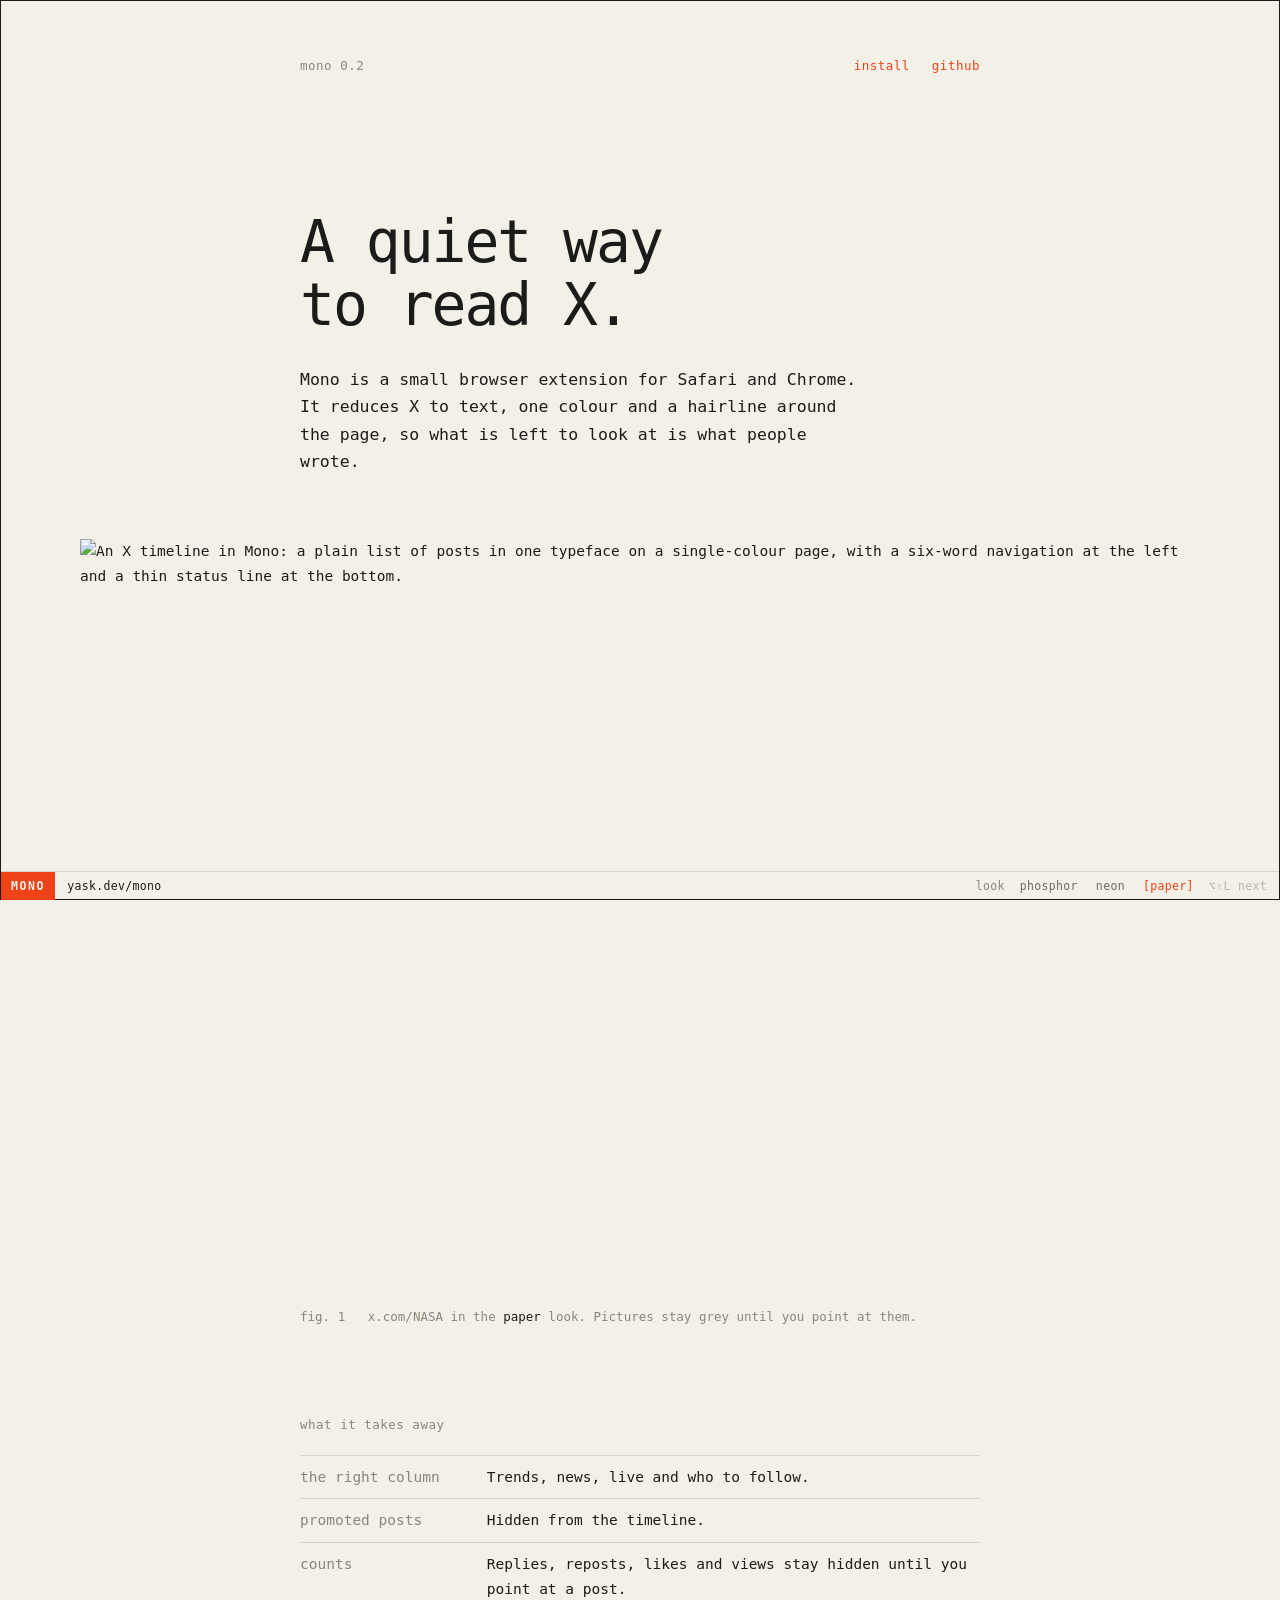
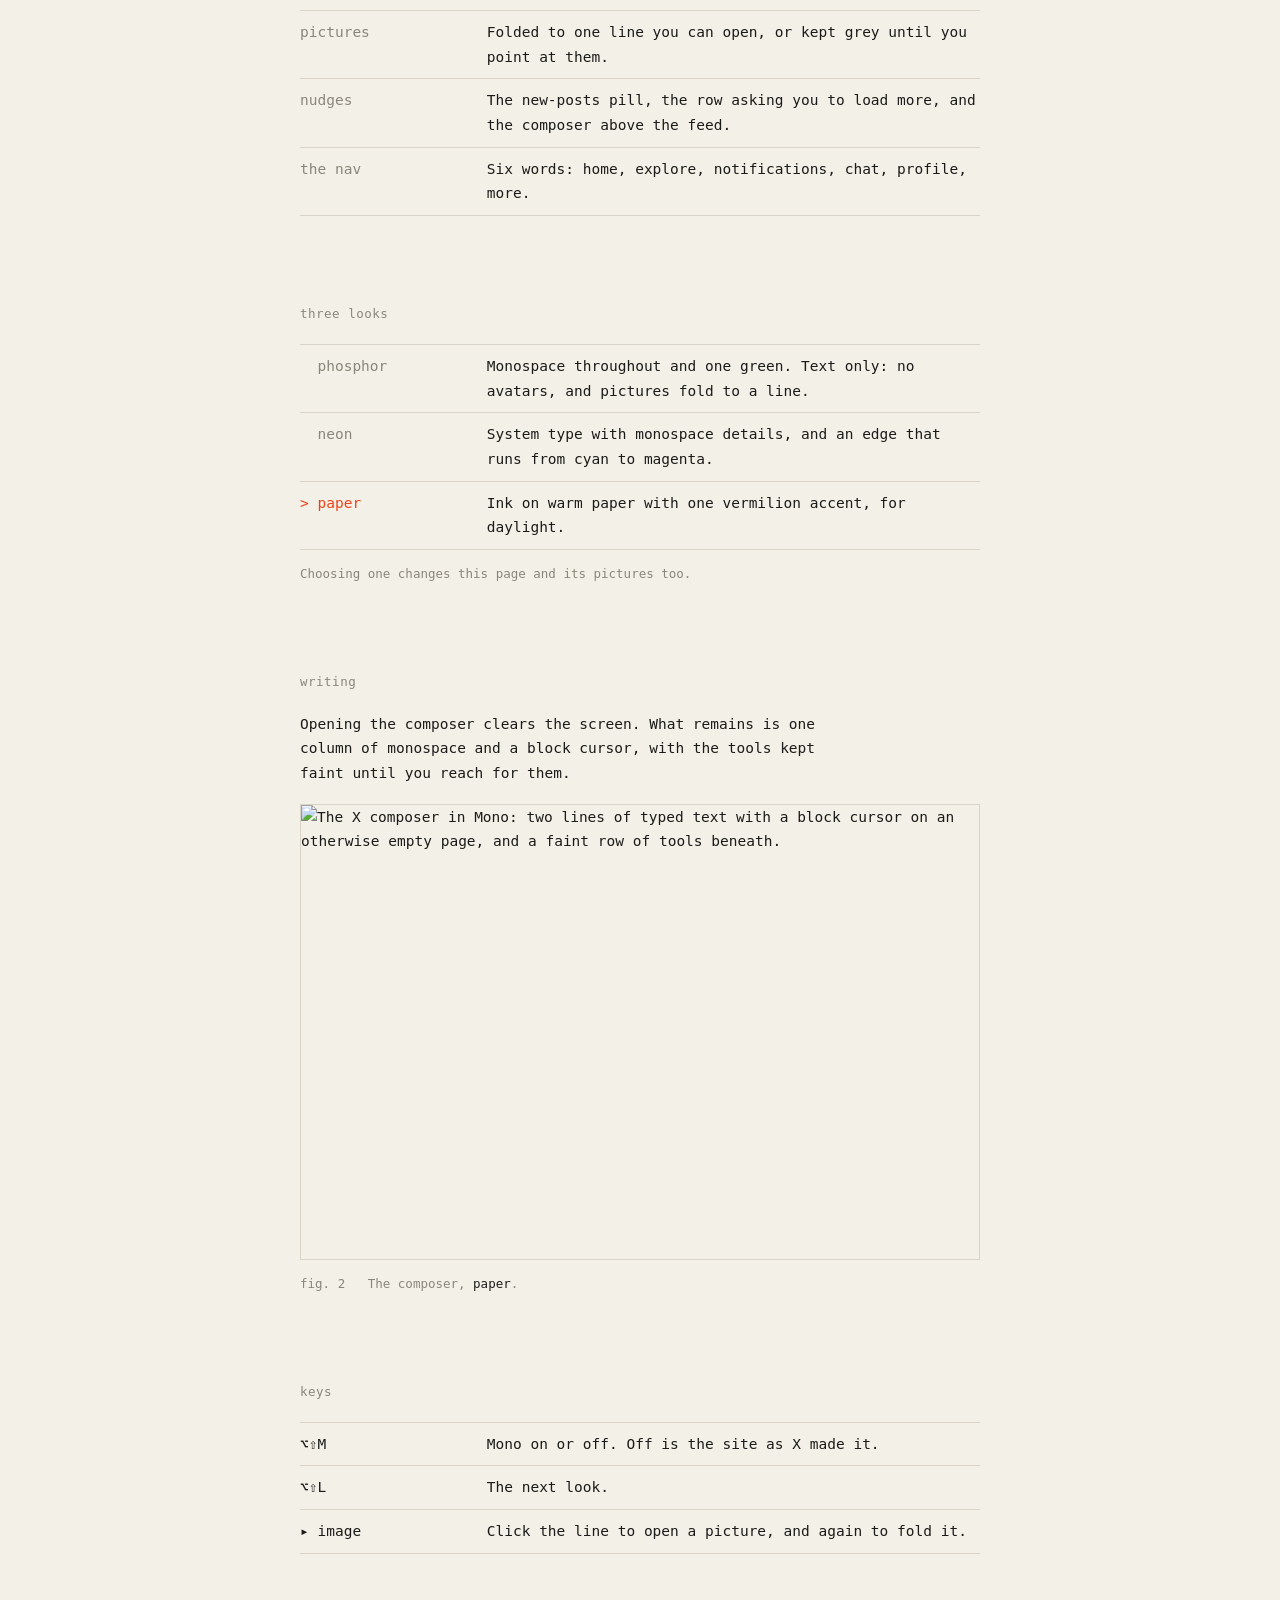
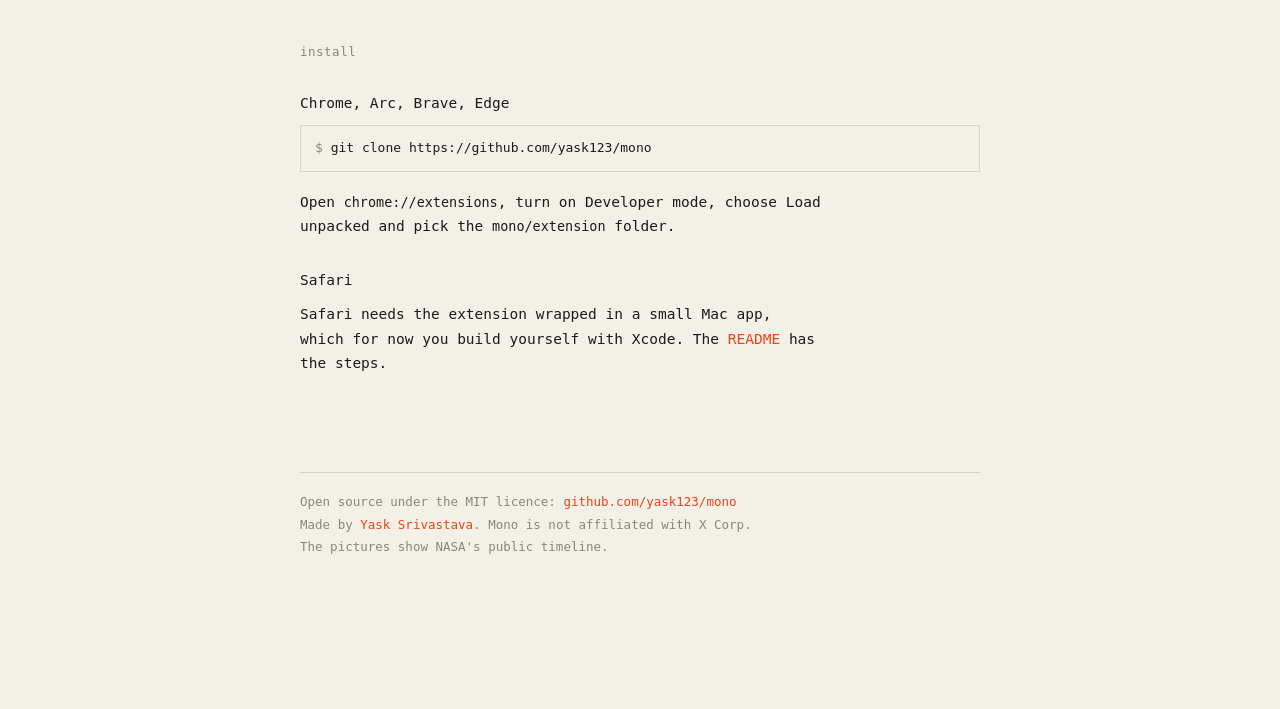
==== site/mono/index.html @ c3ec5244 "Mono: a quiet reading view for X A browser extension for Safari and Chrome that reduces x.com to tex" ====
<!doctype html>
<html lang="en" data-mono="phosphor">
<head>
<meta charset="utf-8">
<meta name="viewport" content="width=device-width, initial-scale=1">
<title>Mono: a quiet way to read X</title>
<meta name="description" content="Mono is a small open-source browser extension for Safari and Chrome. It reduces X to text, one colour and a hairline around the page.">
<meta name="theme-color" content="#050706">
<link rel="canonical" href="https://yask.dev/mono">
<link rel="icon" type="image/png" href="/mono/assets/icon-128.png">
<meta property="og:type" content="website">
<meta property="og:url" content="https://yask.dev/mono">
<meta property="og:title" content="Mono: a quiet way to read X">
<meta property="og:description" content="A small open-source browser extension. X as text, one colour and a hairline around the page.">
<meta property="og:image" content="https://yask.dev/mono/assets/og.jpg">
<meta property="og:image:width" content="1200">
<meta property="og:image:height" content="630">
<meta name="twitter:card" content="summary_large_image">
<script>
  // Pick the look before first paint: the visitor's last choice, else paper for light mode.
  (function () {
    var look = null;
    try { look = localStorage.getItem('mono-site-look'); } catch (e) {}
    if (['phosphor', 'neon', 'paper'].indexOf(look) < 0) {
      look = window.matchMedia && matchMedia('(prefers-color-scheme: light)').matches ? 'paper' : 'phosphor';
    }
    document.documentElement.setAttribute('data-mono', look);
  })();
</script>
<style>
  /* The three looks, as in the extension's looks.css. The page wears whichever one is chosen. */
  html[data-mono="phosphor"] {
    --m-bg: #050706; --m-fg: #c4d2c8; --m-dim: #5a7062; --m-line: #142019;
    --m-accent: #56ff9f; --m-glow: rgba(86, 255, 159, 0.30);
    --m-font: ui-monospace, "SF Mono", SFMono-Regular, Menlo, Consolas, "DejaVu Sans Mono", monospace;
    --m-font-meta: var(--m-font);
    --m-size: 14.5px; --m-radius: 0px;
    color-scheme: dark;
  }
  html[data-mono="neon"] {
    --m-bg: #06060a; --m-fg: #e6e6f0; --m-dim: #6d6d88; --m-line: #1a1a29;
    --m-accent: #ff5ad6; --m-accent-2: #46e8ff; --m-glow: rgba(255, 90, 214, 0.26);
    --m-font: ui-sans-serif, -apple-system, system-ui, "Helvetica Neue", "Segoe UI", sans-serif;
    --m-font-meta: ui-monospace, "SF Mono", SFMono-Regular, Menlo, Consolas, "DejaVu Sans Mono", monospace;
    --m-size: 16px; --m-radius: 6px;
    color-scheme: dark;
  }
  html[data-mono="paper"] {
    --m-bg: #f3f0e7; --m-fg: #1b1b19; --m-dim: #8a867b; --m-line: #d9d4c6;
    --m-accent: #ee4219; --m-glow: rgba(238, 66, 25, 0);
    --m-font: ui-monospace, "SF Mono", SFMono-Regular, Menlo, Consolas, "DejaVu Sans Mono", monospace;
    --m-font-meta: var(--m-font);
    --m-size: 14.5px; --m-radius: 0px;
    color-scheme: light;
  }

  * { box-sizing: border-box; }

  html {
    background: var(--m-bg);
    scrollbar-color: var(--m-line) var(--m-bg);
    -webkit-text-size-adjust: 100%;
  }

  body {
    margin: 0;
    background: var(--m-bg);
    color: var(--m-fg);
    font: var(--m-size)/1.7 var(--m-font);
    font-variant-ligatures: none;
    -webkit-font-smoothing: antialiased;
  }

  ::selection { background: var(--m-accent); color: var(--m-bg); }

  a { color: var(--m-accent); text-decoration: none; }
  a:hover { text-decoration: underline; text-underline-offset: 3px; }

  :focus-visible { outline: 1px solid var(--m-accent); outline-offset: 3px; }

  /* The frame: one hairline around the page. */
  .frame {
    position: fixed; inset: 0; z-index: 20; pointer-events: none;
    border: 1px solid var(--m-accent);
    box-shadow: inset 0 0 26px -8px var(--m-glow);
  }
  html[data-mono="neon"] .frame {
    border-image: linear-gradient(135deg, var(--m-accent-2), #8a6bff 50%, var(--m-accent)) 1;
    box-shadow: inset 16px 16px 34px -22px rgba(70, 232, 255, 0.55), inset -16px -16px 34px -22px rgba(255, 90, 214, 0.55);
  }
  html[data-mono="paper"] .frame { border-color: var(--m-fg); box-shadow: none; }

  /* The status line. */
  .bar {
    position: fixed; left: 1px; right: 1px; bottom: 1px; z-index: 21;
    display: flex; align-items: center; gap: 12px;
    height: 28px; padding-right: 12px;
    font: 500 11.5px/28px var(--m-font-meta); letter-spacing: 0.03em;
    background: var(--m-bg); color: var(--m-dim);
    border-top: 1px solid var(--m-line);
    -webkit-user-select: none; user-select: none;
  }
  .bar .tag {
    padding: 0 10px; font-weight: 700; letter-spacing: 0.14em;
    background: var(--m-accent); color: var(--m-bg);
  }
  .bar .tag:hover { text-decoration: none; }
  .bar .path { color: var(--m-fg); white-space: nowrap; }
  .bar .space { flex: 1; }
  .bar button, .looks button {
    all: unset; cursor: pointer;
  }
  .bar button { padding: 0 3px; color: var(--m-fg); opacity: 0.62; }
  .bar button:hover { opacity: 1; text-decoration: underline; text-underline-offset: 3px; }
  .bar button[aria-pressed="true"] { color: var(--m-accent); opacity: 1; }
  .bar button[aria-pressed="true"]::before { content: "["; }
  .bar button[aria-pressed="true"]::after { content: "]"; }
  .bar button:focus-visible, .looks button:focus-visible { outline: 1px solid var(--m-accent); outline-offset: 2px; }
  .bar .key { opacity: 0.55; white-space: nowrap; }

  /* The page. */
  main {
    max-width: 728px;
    margin: 0 auto;
    padding: 56px 24px 150px;
  }

  .top {
    display: flex; justify-content: space-between; align-items: baseline;
    font: 500 12.5px/1.6 var(--m-font-meta); letter-spacing: 0.04em;
    color: var(--m-dim);
    margin-bottom: 15vh;
  }
  .top nav { display: flex; gap: 22px; }

  h1 {
    margin: 0 0 30px;
    font: 500 clamp(34px, 6.2vw, 58px)/1.08 var(--m-font);
    letter-spacing: -0.035em;
  }

  .lede {
    max-width: 34em;
    margin: 0 0 64px;
    font-size: calc(var(--m-size) + 2px);
    line-height: 1.65;
  }

  figure { margin: 0; }
  figure img {
    display: block; width: 100%; height: auto;
    border-radius: var(--m-radius);
    background: var(--m-bg);
  }
  /* The first picture is a whole window, so it gets more room than the text. */
  figure.wide {
    width: min(1120px, calc(100vw - 48px));
    margin-left: 50%;
    transform: translateX(-50%);
  }
  figure.sheet img { border: 1px solid var(--m-line); }
  figcaption {
    margin-top: 14px;
    font: 12.5px/1.6 var(--m-font-meta);
    color: var(--m-dim);
  }
  figure.wide figcaption { max-width: 680px; margin-left: auto; margin-right: auto; }
  figcaption b { font-weight: 500; color: var(--m-fg); }

  h2 {
    margin: 88px 0 20px;
    font: 500 12.5px/1.6 var(--m-font-meta);
    letter-spacing: 0.04em;
    color: var(--m-dim);
  }

  p { margin: 0 0 18px; max-width: 36em; }

  dl { margin: 0; }
  dl > div {
    display: grid; grid-template-columns: 11.5em 1fr; gap: 0 20px;
    padding: 9px 0;
    border-top: 1px solid var(--m-line);
  }
  dl > div:last-child { border-bottom: 1px solid var(--m-line); }
  dt { font-family: var(--m-font-meta); color: var(--m-dim); }
  dd { margin: 0; }

  /* Three looks: each row switches the page. */
  .looks { display: grid; }
  .looks button {
    display: grid; grid-template-columns: 11.5em 1fr; gap: 0 20px;
    padding: 9px 0;
    border-top: 1px solid var(--m-line);
  }
  .looks button:last-child { border-bottom: 1px solid var(--m-line); }
  .looks .name { font-family: var(--m-font-meta); color: var(--m-dim); }
  .looks .name::before { content: "  "; white-space: pre; }
  .looks button[aria-pressed="true"] .name { color: var(--m-accent); }
  .looks button[aria-pressed="true"] .name::before { content: "> "; }
  .looks button:hover .name { color: var(--m-accent); }
  .note { margin-top: 14px; font: 12.5px/1.6 var(--m-font-meta); color: var(--m-dim); }

  kbd {
    font: inherit; font-family: var(--m-font-meta);
    color: var(--m-fg);
  }

  pre {
    margin: 0 0 18px;
    padding: 12px 14px;
    border: 1px solid var(--m-line);
    border-radius: var(--m-radius);
    font: 13px/1.6 var(--m-font-meta);
    overflow-x: auto;
  }
  pre::before { content: "$ "; color: var(--m-dim); }
  code { font-family: var(--m-font-meta); font-size: 0.93em; }

  h3 {
    margin: 30px 0 10px;
    font: 500 var(--m-size)/1.6 var(--m-font);
  }

  footer {
    margin-top: 96px;
    padding-top: 18px;
    border-top: 1px solid var(--m-line);
    font: 12.5px/1.8 var(--m-font-meta);
    color: var(--m-dim);
  }
  footer p { margin: 0; max-width: none; }

  @media (max-width: 640px) {
    main { padding: 34px 20px 130px; }
    .top { margin-bottom: 11vh; }
    figure.wide { width: calc(100vw - 2px); }
    /* On a phone, crop the window to its nav and column so the words stay readable. */
    figure.wide img { aspect-ratio: 4 / 5; object-fit: cover; object-position: 52% 0; }
    figure.wide figcaption { padding: 0 20px; }
    dl > div, .looks button { grid-template-columns: 1fr; }
    dt, .looks .name { margin-bottom: 2px; }
    .bar .path, .bar .key { display: none; }
    h2 { margin-top: 68px; }
  }
</style>
</head>
<body>
<div class="frame" aria-hidden="true"></div>

<main>
  <div class="top">
    <span>mono 0.2</span>
    <nav>
      <a href="#install">install</a>
      <a href="https://github.com/yask123/mono">github</a>
    </nav>
  </div>

  <h1>A quiet way<br>to read X.</h1>
  <p class="lede">Mono is a small browser extension for Safari and Chrome. It reduces X to text, one colour and a hairline around the page, so what is left to look at is what people wrote.</p>

  <figure class="wide">
    <img id="shot-timeline" src="/mono/assets/timeline-phosphor.webp" width="2200" height="1480"
         alt="An X timeline in Mono: a plain list of posts in one typeface on a single-colour page, with a six-word navigation at the left and a thin status line at the bottom.">
    <figcaption>fig. 1 &nbsp; x.com/NASA in the <b class="look-name">phosphor</b> look. <span id="cap-timeline">One picture is folded to a line and one has been opened.</span></figcaption>
  </figure>

  <h2>what it takes away</h2>
  <dl>
    <div><dt>the right column</dt><dd>Trends, news, live and who to follow.</dd></div>
    <div><dt>promoted posts</dt><dd>Hidden from the timeline.</dd></div>
    <div><dt>counts</dt><dd>Replies, reposts, likes and views stay hidden until you point at a post.</dd></div>
    <div><dt>pictures</dt><dd>Folded to one line you can open, or kept grey until you point at them.</dd></div>
    <div><dt>nudges</dt><dd>The new-posts pill, the row asking you to load more, and the composer above the feed.</dd></div>
    <div><dt>the nav</dt><dd>Six words: home, explore, notifications, chat, profile, more.</dd></div>
  </dl>

  <h2>three looks</h2>
  <div class="looks">
    <button type="button" data-look="phosphor"><span class="name">phosphor</span><span>Monospace throughout and one green. Text only: no avatars, and pictures fold to a line.</span></button>
    <button type="button" data-look="neon"><span class="name">neon</span><span>System type with monospace details, and an edge that runs from cyan to magenta.</span></button>
    <button type="button" data-look="paper"><span class="name">paper</span><span>Ink on warm paper with one vermilion accent, for daylight.</span></button>
  </div>
  <p class="note">Choosing one changes this page and its pictures too.</p>

  <h2>writing</h2>
  <p>Opening the composer clears the screen. What remains is one column of monospace and a block cursor, with the tools kept faint until you reach for them.</p>
  <figure class="sheet">
    <img id="shot-compose" src="/mono/assets/compose-phosphor.webp" width="1338" height="896" loading="lazy"
         alt="The X composer in Mono: two lines of typed text with a block cursor on an otherwise empty page, and a faint row of tools beneath.">
    <figcaption>fig. 2 &nbsp; The composer, <b class="look-name">phosphor</b>.</figcaption>
  </figure>

  <h2>keys</h2>
  <dl>
    <div><dt><kbd>&#8997;&#8679;M</kbd></dt><dd>Mono on or off. Off is the site as X made it.</dd></div>
    <div><dt><kbd>&#8997;&#8679;L</kbd></dt><dd>The next look.</dd></div>
    <div><dt><kbd>&#9656; image</kbd></dt><dd>Click the line to open a picture, and again to fold it.</dd></div>
  </dl>

  <h2 id="install">install</h2>
  <h3>Chrome, Arc, Brave, Edge</h3>
  <pre>git clone https://github.com/yask123/mono</pre>
  <p>Open <code>chrome://extensions</code>, turn on Developer mode, choose Load unpacked and pick the <code>mono/extension</code> folder.</p>
  <h3>Safari</h3>
  <p>Safari needs the extension wrapped in a small Mac app, which for now you build yourself with Xcode. The <a href="https://github.com/yask123/mono#safari">README</a> has the steps.</p>

  <footer>
    <p>Open source under the MIT licence: <a href="https://github.com/yask123/mono">github.com/yask123/mono</a></p>
    <p>Made by <a href="https://yask.dev">Yask Srivastava</a>. Mono is not affiliated with X Corp.</p>
    <p>The pictures show NASA's public timeline.</p>
  </footer>
</main>

<div class="bar">
  <a class="tag" href="#top" aria-label="Mono, back to top">MONO</a>
  <span class="path">yask.dev/mono</span>
  <span class="space"></span>
  <span>look</span>
  <button type="button" data-look="phosphor">phosphor</button>
  <button type="button" data-look="neon">neon</button>
  <button type="button" data-look="paper">paper</button>
  <span class="key">&#8997;&#8679;L next</span>
</div>

<script>
  (function () {
    var LOOKS = ['phosphor', 'neon', 'paper'];
    var BG = { phosphor: '#050706', neon: '#06060a', paper: '#f3f0e7' };
    var CAPTION = {
      phosphor: 'One picture is folded to a line and one has been opened.',
      neon: 'Pictures stay grey until you point at them, as with the first one here.',
      paper: 'Pictures stay grey until you point at them.'
    };
    var root = document.documentElement;
    var buttons = document.querySelectorAll('button[data-look]');
    var names = document.querySelectorAll('.look-name');
    var timeline = document.getElementById('shot-timeline');
    var compose = document.getElementById('shot-compose');
    var caption = document.getElementById('cap-timeline');
    var theme = document.querySelector('meta[name="theme-color"]');

    function show(look, save) {
      root.setAttribute('data-mono', look);
      timeline.src = '/mono/assets/timeline-' + look + '.webp';
      compose.src = '/mono/assets/compose-' + look + '.webp';
      caption.textContent = CAPTION[look];
      theme.setAttribute('content', BG[look]);
      for (var i = 0; i < names.length; i++) names[i].textContent = look;
      for (var j = 0; j < buttons.length; j++) {
        buttons[j].setAttribute('aria-pressed', String(buttons[j].getAttribute('data-look') === look));
      }
      if (save) { try { localStorage.setItem('mono-site-look', look); } catch (e) {} }
    }

    for (var k = 0; k < buttons.length; k++) {
      buttons[k].addEventListener('click', function () { show(this.getAttribute('data-look'), true); });
    }

    // The same key as the extension.
    document.addEventListener('keydown', function (e) {
      if (!e.altKey || !e.shiftKey || e.metaKey || e.ctrlKey || e.code !== 'KeyL') return;
      e.preventDefault();
      show(LOOKS[(LOOKS.indexOf(root.getAttribute('data-mono')) + 1) % LOOKS.length], true);
    });

    show(root.getAttribute('data-mono'), false);

    // Fetch the other looks' pictures once the page is idle, so switching is instant.
    window.addEventListener('load', function () {
      setTimeout(function () {
        LOOKS.forEach(function (look) {
          new Image().src = '/mono/assets/timeline-' + look + '.webp';
          new Image().src = '/mono/assets/compose-' + look + '.webp';
        });
      }, 600);
    });
  })();
</script>
</body>
</html>
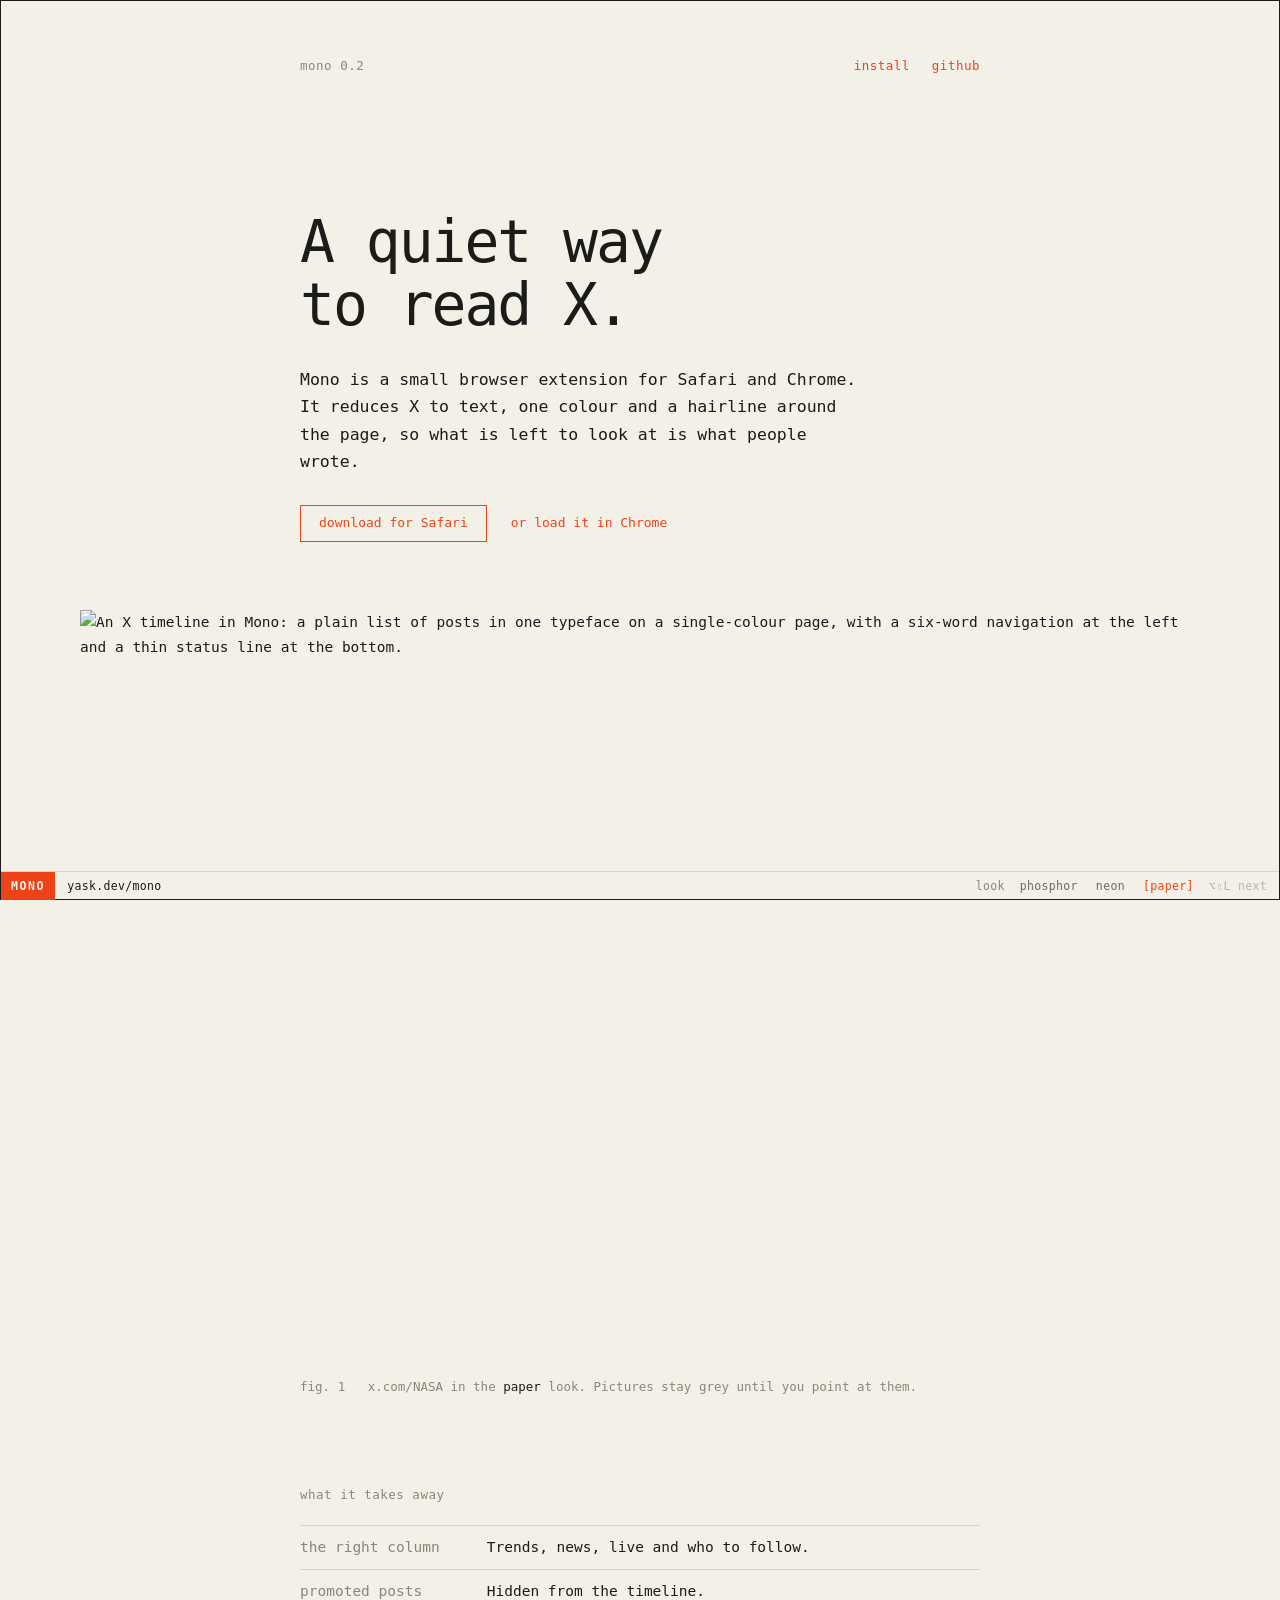
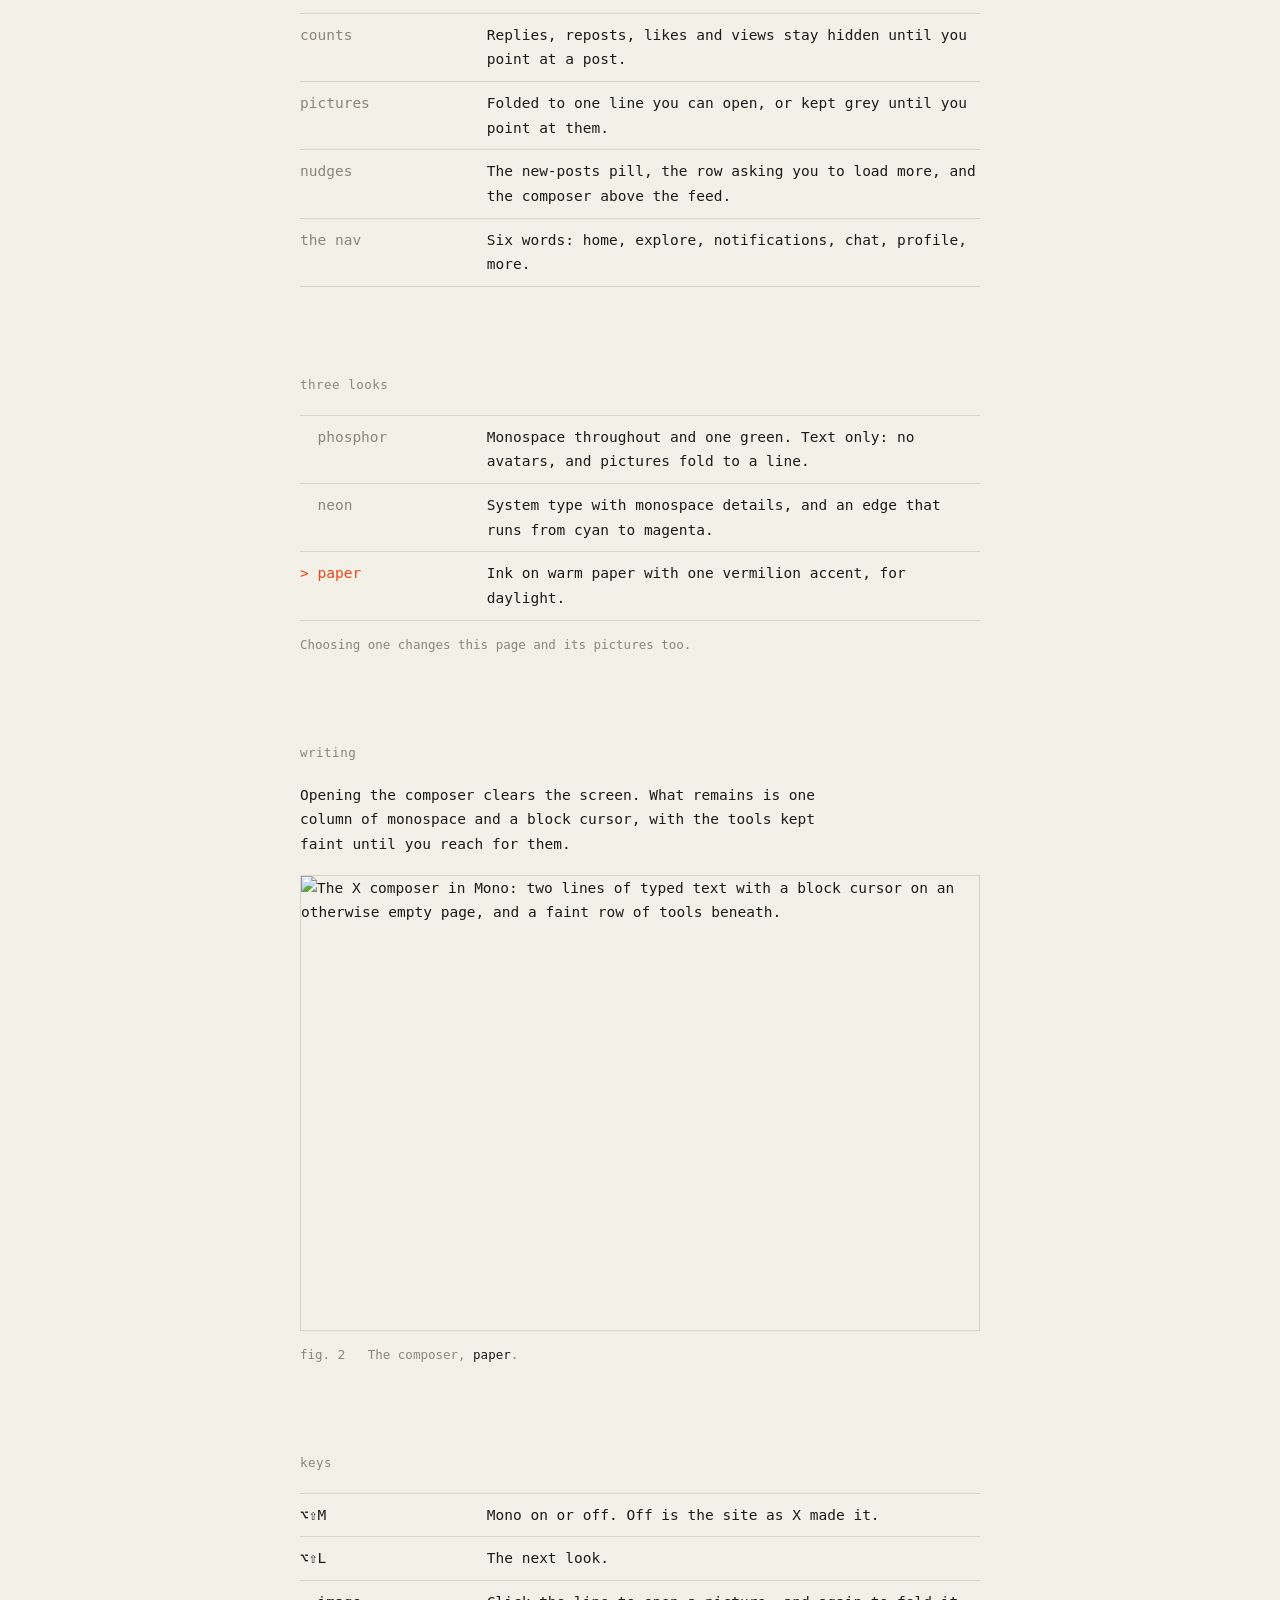
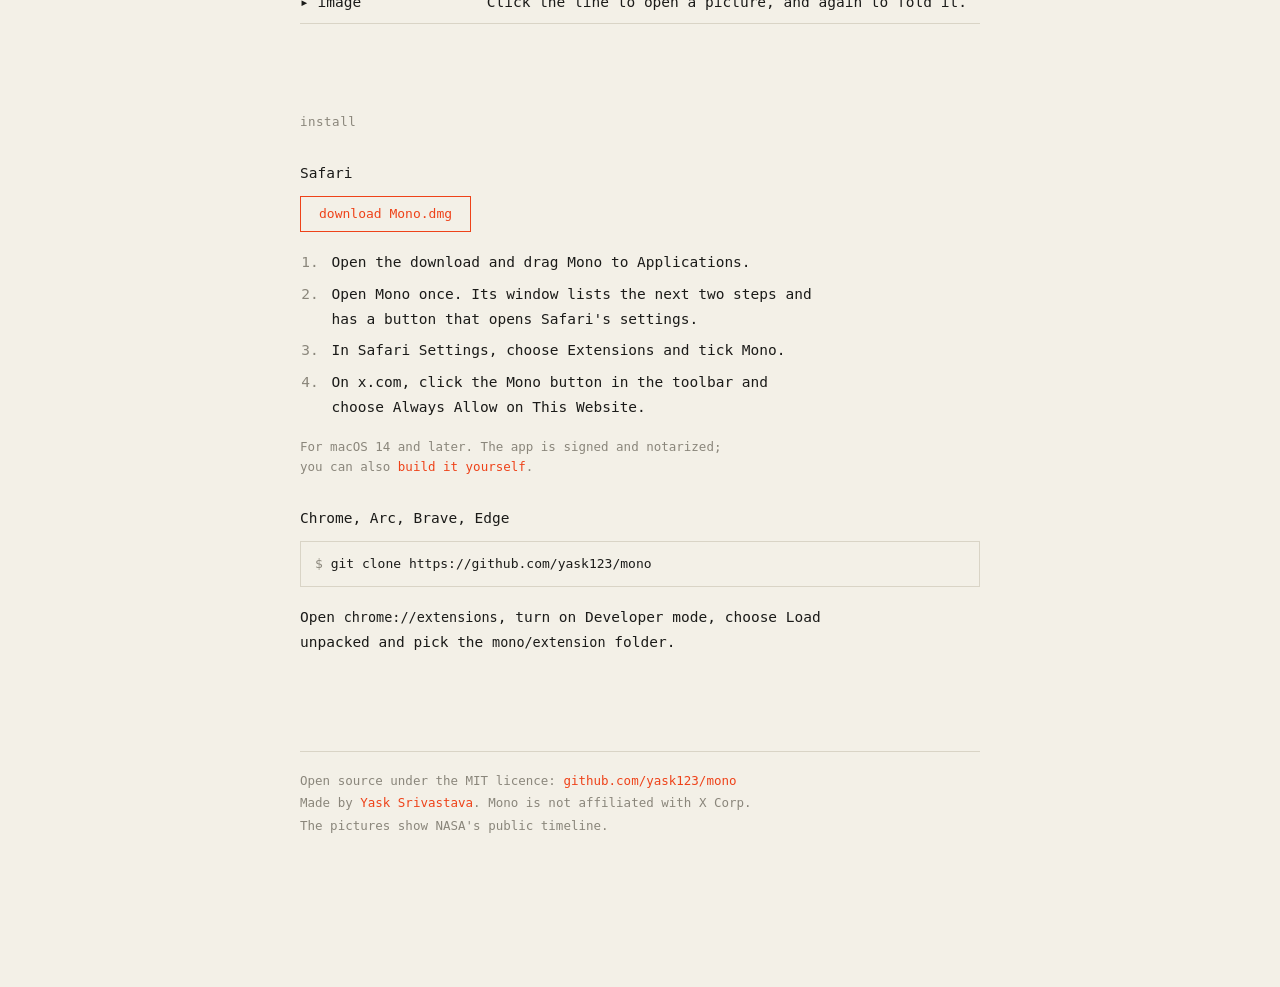
==== commit 0f10ef54: "Safari release: notarized DMG, first-run window, download on the page - scripts/release.sh builds a " ====
--- a/site/mono/index.html
+++ b/site/mono/index.html
@@ -141,10 +141,28 @@
 
   .lede {
     max-width: 34em;
-    margin: 0 0 64px;
+    margin: 0 0 30px;
     font-size: calc(var(--m-size) + 2px);
     line-height: 1.65;
   }
+
+  .get {
+    display: flex; flex-wrap: wrap; align-items: center; gap: 14px 24px;
+    max-width: none; margin: 0 0 68px;
+    font: 500 13px/1.6 var(--m-font-meta);
+  }
+  .button {
+    display: inline-block;
+    padding: 7px 18px;
+    border: 1px solid var(--m-accent);
+    border-radius: var(--m-radius);
+    font: 500 13px/1.6 var(--m-font-meta);
+  }
+  .button:hover { background: var(--m-accent); color: var(--m-bg); text-decoration: none; }
+
+  ol { margin: 0 0 18px; padding-left: 1.9em; max-width: 36em; }
+  ol li { margin-bottom: 7px; padding-left: 4px; }
+  ol li::marker { font-family: var(--m-font-meta); color: var(--m-dim); }
 
   figure { margin: 0; }
   figure img {
@@ -236,7 +254,7 @@
     .top { margin-bottom: 11vh; }
     figure.wide { width: calc(100vw - 2px); }
     /* On a phone, crop the window to its nav and column so the words stay readable. */
-    figure.wide img { aspect-ratio: 4 / 5; object-fit: cover; object-position: 52% 0; }
+    figure.wide img { aspect-ratio: 9 / 10; object-fit: cover; object-position: 54% 0; }
     figure.wide figcaption { padding: 0 20px; }
     dl > div, .looks button { grid-template-columns: 1fr; }
     dt, .looks .name { margin-bottom: 2px; }
@@ -259,6 +277,10 @@
 
   <h1>A quiet way<br>to read X.</h1>
   <p class="lede">Mono is a small browser extension for Safari and Chrome. It reduces X to text, one colour and a hairline around the page, so what is left to look at is what people wrote.</p>
+  <p class="get">
+    <a class="button" href="https://github.com/yask123/mono/releases/latest/download/Mono.dmg">download for Safari</a>
+    <a href="#install">or load it in Chrome</a>
+  </p>
 
   <figure class="wide">
     <img id="shot-timeline" src="/mono/assets/timeline-phosphor.webp" width="2200" height="1480"
@@ -300,11 +322,19 @@
   </dl>
 
   <h2 id="install">install</h2>
+  <h3>Safari</h3>
+  <p><a class="button" href="https://github.com/yask123/mono/releases/latest/download/Mono.dmg">download Mono.dmg</a></p>
+  <ol>
+    <li>Open the download and drag Mono to Applications.</li>
+    <li>Open Mono once. Its window lists the next two steps and has a button that opens Safari's settings.</li>
+    <li>In Safari Settings, choose Extensions and tick Mono.</li>
+    <li>On x.com, click the Mono button in the toolbar and choose Always Allow on This Website.</li>
+  </ol>
+  <p class="note">For macOS 14 and later. The app is signed and notarized; you can also <a href="https://github.com/yask123/mono#build-it-yourself">build it yourself</a>.</p>
+
   <h3>Chrome, Arc, Brave, Edge</h3>
   <pre>git clone https://github.com/yask123/mono</pre>
   <p>Open <code>chrome://extensions</code>, turn on Developer mode, choose Load unpacked and pick the <code>mono/extension</code> folder.</p>
-  <h3>Safari</h3>
-  <p>Safari needs the extension wrapped in a small Mac app, which for now you build yourself with Xcode. The <a href="https://github.com/yask123/mono#safari">README</a> has the steps.</p>
 
   <footer>
     <p>Open source under the MIT licence: <a href="https://github.com/yask123/mono">github.com/yask123/mono</a></p>
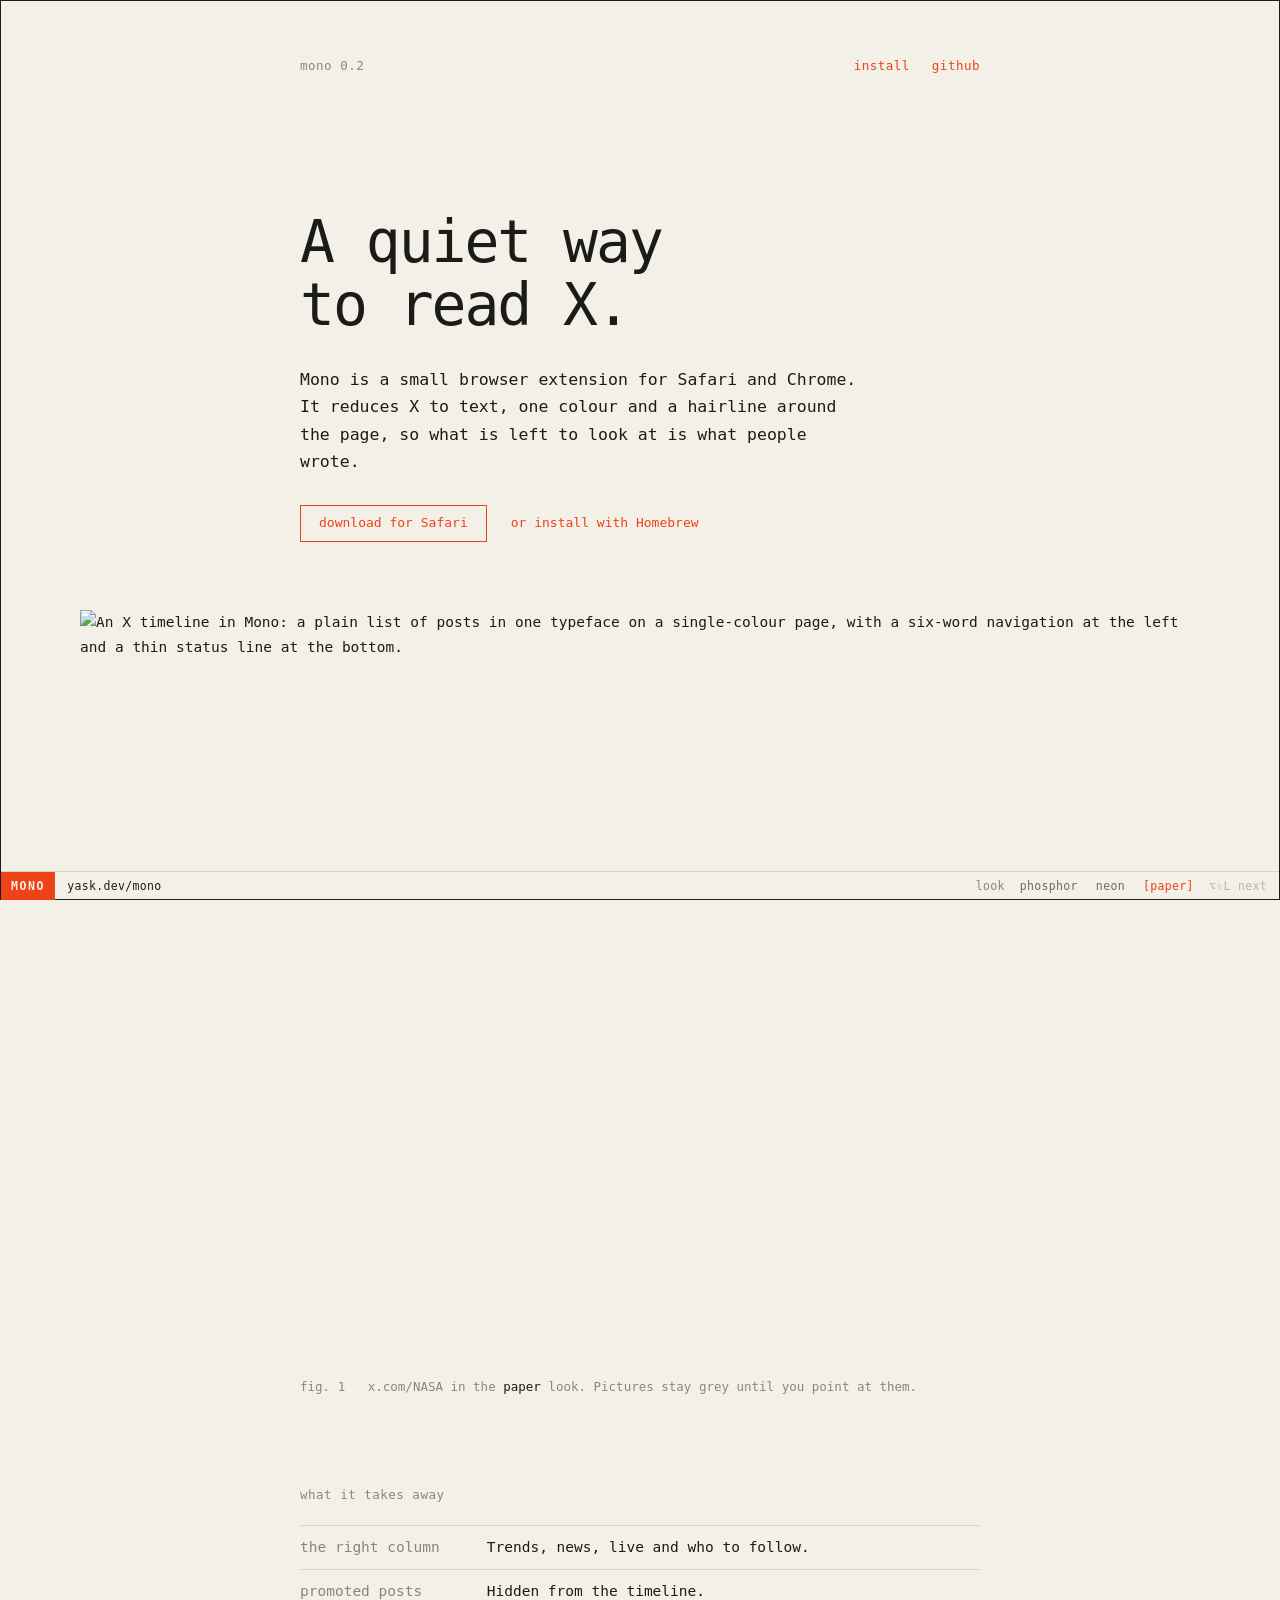
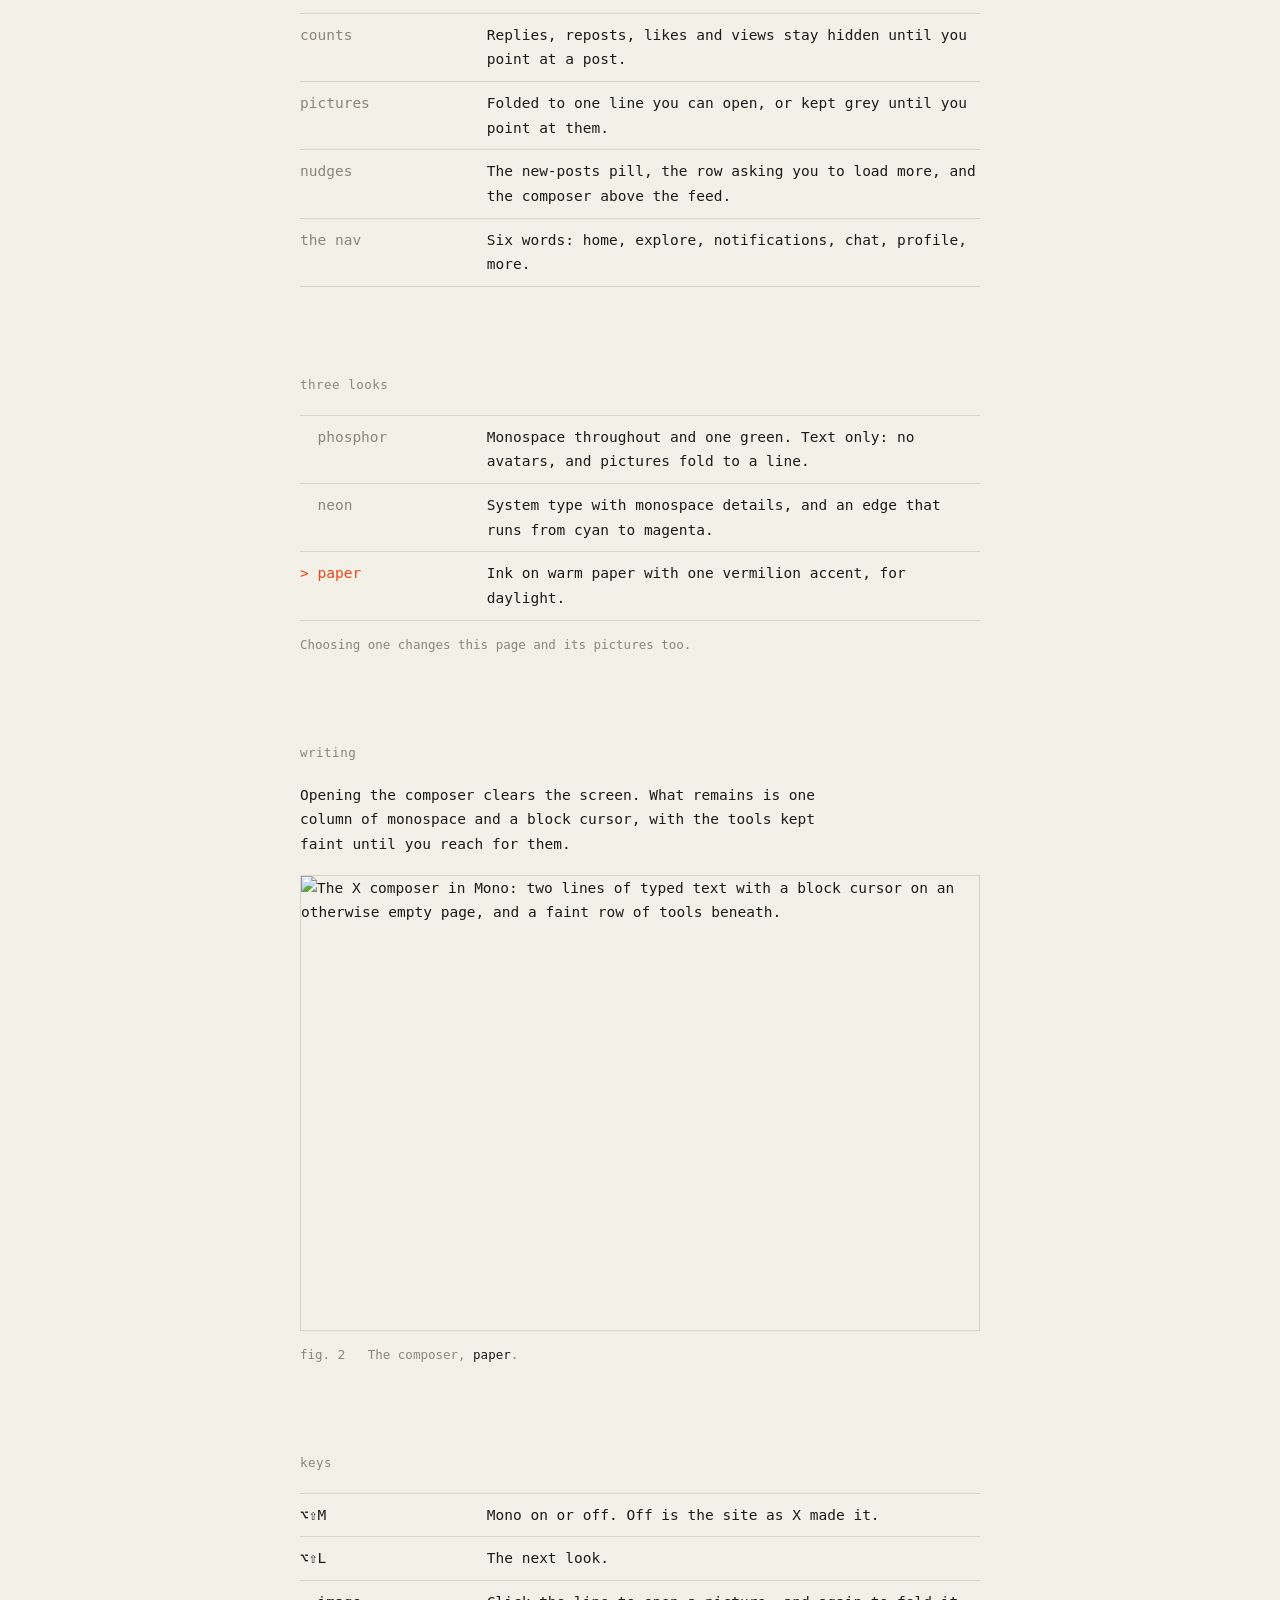
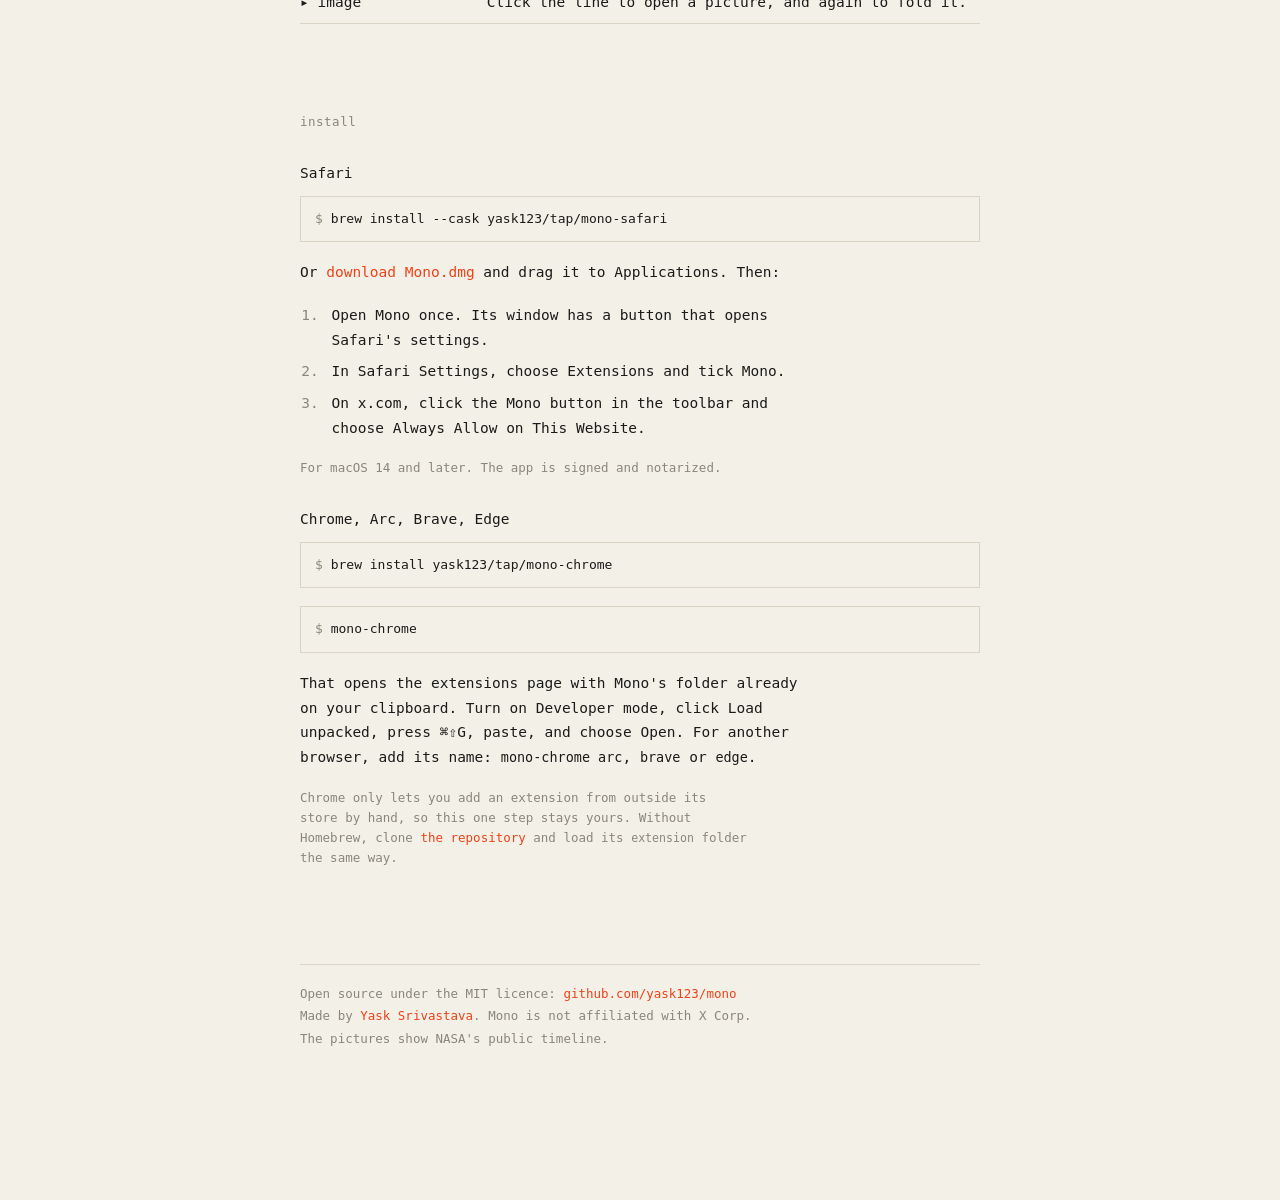
==== commit ec0c2c05: "Install with Homebrew - the page and README lead with brew: mono-safari (cask) for Safari and   mono" ====
--- a/site/mono/index.html
+++ b/site/mono/index.html
@@ -259,6 +259,7 @@
     dl > div, .looks button { grid-template-columns: 1fr; }
     dt, .looks .name { margin-bottom: 2px; }
     .bar .path, .bar .key { display: none; }
+    pre { font-size: 12px; white-space: pre-wrap; overflow-wrap: anywhere; }
     h2 { margin-top: 68px; }
   }
 </style>
@@ -279,7 +280,7 @@
   <p class="lede">Mono is a small browser extension for Safari and Chrome. It reduces X to text, one colour and a hairline around the page, so what is left to look at is what people wrote.</p>
   <p class="get">
     <a class="button" href="https://github.com/yask123/mono/releases/latest/download/Mono.dmg">download for Safari</a>
-    <a href="#install">or load it in Chrome</a>
+    <a href="#install">or install with Homebrew</a>
   </p>
 
   <figure class="wide">
@@ -323,18 +324,20 @@
 
   <h2 id="install">install</h2>
   <h3>Safari</h3>
-  <p><a class="button" href="https://github.com/yask123/mono/releases/latest/download/Mono.dmg">download Mono.dmg</a></p>
+  <pre>brew install --cask yask123/tap/mono-safari</pre>
+  <p>Or <a href="https://github.com/yask123/mono/releases/latest/download/Mono.dmg">download Mono.dmg</a> and drag it to Applications. Then:</p>
   <ol>
-    <li>Open the download and drag Mono to Applications.</li>
-    <li>Open Mono once. Its window lists the next two steps and has a button that opens Safari's settings.</li>
+    <li>Open Mono once. Its window has a button that opens Safari's settings.</li>
     <li>In Safari Settings, choose Extensions and tick Mono.</li>
     <li>On x.com, click the Mono button in the toolbar and choose Always Allow on This Website.</li>
   </ol>
-  <p class="note">For macOS 14 and later. The app is signed and notarized; you can also <a href="https://github.com/yask123/mono#build-it-yourself">build it yourself</a>.</p>
+  <p class="note">For macOS 14 and later. The app is signed and notarized.</p>
 
   <h3>Chrome, Arc, Brave, Edge</h3>
-  <pre>git clone https://github.com/yask123/mono</pre>
-  <p>Open <code>chrome://extensions</code>, turn on Developer mode, choose Load unpacked and pick the <code>mono/extension</code> folder.</p>
+  <pre>brew install yask123/tap/mono-chrome</pre>
+  <pre>mono-chrome</pre>
+  <p>That opens the extensions page with Mono's folder already on your clipboard. Turn on Developer mode, click Load unpacked, press <kbd>&#8984;&#8679;G</kbd>, paste, and choose Open. For another browser, add its name: <code>mono-chrome arc</code>, <code>brave</code> or <code>edge</code>.</p>
+  <p class="note">Chrome only lets you add an extension from outside its store by hand, so this one step stays yours. Without Homebrew, clone <a href="https://github.com/yask123/mono">the repository</a> and load its <code>extension</code> folder the same way.</p>
 
   <footer>
     <p>Open source under the MIT licence: <a href="https://github.com/yask123/mono">github.com/yask123/mono</a></p>
